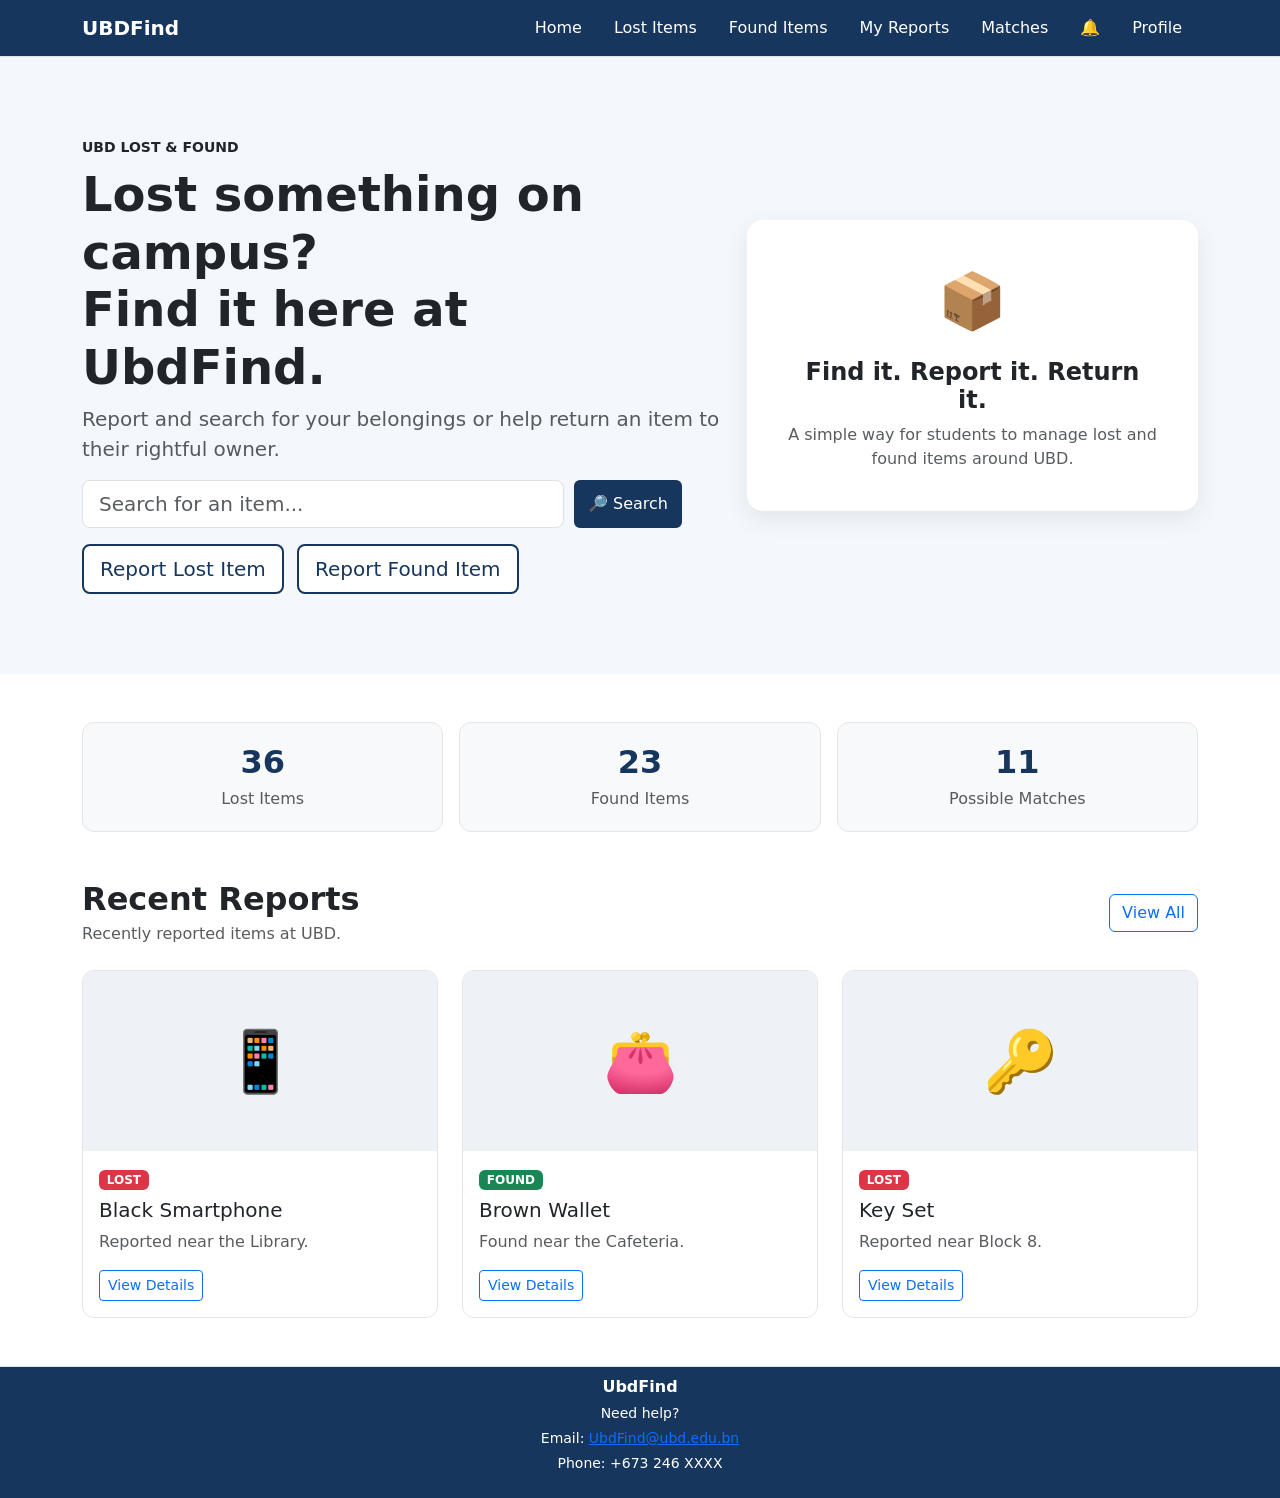
==== index.html @ 8e6c755a "Update index.html Update page direction of found items and lost items" ====
<!DOCTYPE html>
<!-- Tells the browser that this is an HTML5 document -->

<html lang="en">
<!-- The entire webpage starts here -->

<head>
    <!-- The head contains information about the webpage -->

    <meta charset="UTF-8">
    <!-- Allows normal English characters and symbols to display correctly -->

    <meta name="viewport" content="width=device-width, initial-scale=1.0">
    <!-- Makes the website responsive on phones, tablets and laptops -->

    <title>UbdFind - Lost & Found</title>
    <!-- Text shown in the browser tab -->

    <!-- Bootstrap CSS
         Bootstrap gives us ready-made buttons, cards, navbar, forms, etc. -->
    <link
        href="https://cdn.jsdelivr.net/npm/bootstrap@5.3.3/dist/css/bootstrap.min.css"
        rel="stylesheet"
    >

    <!-- Our own CSS file -->
    <link rel="stylesheet" href="css/style.css">

</head>

<body>
    <!-- Everything visible on the webpage goes inside the body -->


    <!-- ==================== NAVIGATION BAR ==================== -->

    <nav class="navbar navbar-expand-lg border-bottom">
        <!-- Bootstrap navigation bar -->

        <div class="container">
            <!-- Keeps the content from becoming too wide -->

            <a class="navbar-brand fw-bold" href="index.html">
                UBDFind
            </a>
            <!-- Website name/logo -->

            <button
                class="navbar-toggler"
                type="button"
                data-bs-toggle="collapse"
                data-bs-target="#mainNavbar"
            >
                <!-- Button appears on smaller screens -->

                <span class="navbar-toggler-icon"></span>
                <!-- Bootstrap menu icon -->

            </button>

            <div class="collapse navbar-collapse" id="mainNavbar">
                <!-- Contains the navigation links -->

                <ul class="navbar-nav ms-auto">
                    <!-- ms-auto pushes the links to the right -->

                    <li class="nav-item">
                        <a class="nav-link active" href="index.html">
                            Home
                        </a>
                    </li>

                    <li class="nav-item">
                        <a class="nav-link" href="lost-items.php">
                            Lost Items
                        </a>
                    </li>

                    <li class="nav-item">
                        <a class="nav-link" href="found-items.php">
                            Found Items
                        </a>
                    </li>

                    <li class="nav-item">
                        <a class="nav-link" href="my-reports.html">
                            My Reports
                        </a>
                    </li>

                    <li class="nav-item">
                        <a class="nav-link" href="matches.html">
                            Matches
                        </a>
                    </li>

                    <li class="nav-item">
                        <a class="nav-link" href="notifications.html">
                            🔔
        
                        </a>
                    </li>

                    <li class="nav-item">
                        <a class="nav-link" href="profile.html">
                            Profile
                        </a>
                    </li>

                </ul>

            </div>
        </div>
    </nav>


    <!-- ==================== HERO SECTION ==================== -->

    <section class="hero-section">
        <!-- Main introduction area -->

        <div class="container">
            <!-- Bootstrap container keeps the content centered -->

            <div class="row align-items-center">
                <!-- Bootstrap row creates two columns -->

                <div class="col-lg-7">
                    <!-- Left side of the hero section -->

                    <p class="text-uppercase small fw-bold mb-2">
                        UBD Lost & Found
                    </p>

                    <h1 class="display-5 fw-bold">
                        Lost something on campus?
                        <br>
                        Find it here at UbdFind.
                    </h1>
                    

                    <p class="lead text-muted">
                        Report and search for your belongings or help return an item to their rightful owner.
                    </p>
                    
                    <div class="search-box mb-3">
                        <input type="text" class="form-control form-control-lg"
                            placeholder="Search for an item...">
                        <button class="btn search-button">
                            🔎 Search
                        </button>
                    </div>

                    <!-- Main action buttons -->

                    <a href="report_lost_item.php" class="btn btn-lg action-button me-2">
                       Report Lost Item
                    </a>

                    <a href="report-found.html" class="btn btn-lg action-button">
                        Report Found Item
                    </a>

                </div>


                <div class="col-lg-5 mt-4 mt-lg-0">
                    <!-- Right side of the hero section -->

                    <div class="hero-card">
                        <!-- Simple visual card -->

                        <div class="hero-icon">
                            📦
                        </div>

                        <h4 class="fw-bold">
                            Find it. Report it. Return it.
                        </h4>

                        <p class="text-muted mb-0">
                            A simple way for students to manage
                            lost and found items around UBD.
                        </p>

                    </div>

                </div>

            </div>

        </div>

    </section>


    <!-- ==================== STATISTICS ==================== -->

    <section class="py-5">
        <!-- py-5 adds vertical spacing -->

        <div class="container">

            <div class="row g-3">

                <!-- Lost items statistic -->

                <div class="col-md-4">
                    <div class="stat-card">

                        <h2>36</h2>

                        <p class="mb-0 text-muted">
                            Lost Items
                        </p>

                    </div>
                </div>


                <!-- Found items statistic -->

                <div class="col-md-4">
                    <div class="stat-card">

                        <h2>23</h2>

                        <p class="mb-0 text-muted">
                            Found Items
                        </p>

                    </div>
                </div>


                <!-- Matches statistic -->

                <div class="col-md-4">
                    <div class="stat-card">

                        <h2>11</h2>

                        <p class="mb-0 text-muted">
                            Possible Matches
                        </p>

                    </div>
                </div>

            </div>

        </div>

    </section>


    <!-- ==================== RECENT REPORTS ==================== -->

    <section class="pb-5">

        <div class="container">

            <div class="d-flex justify-content-between align-items-center mb-4">
                <!-- Places the title and button on opposite sides -->

                <div>

                    <h2 class="fw-bold mb-1">
                        Recent Reports
                    </h2>

                    <p class="text-muted mb-0">
                        Recently reported items at UBD.
                    </p>

                </div>

                <a href="lost-items.html" class="btn btn-outline-primary">
                    View All
                </a>

            </div>


            <div class="row g-4">

                <!-- ITEM 1 -->

                <div class="col-md-4">

                    <div class="card item-card h-100">

                        <!-- Placeholder image -->
                        <div class="item-image">
                            📱
                        </div>

                        <div class="card-body">

                            <span class="badge text-bg-danger mb-2">
                                LOST
                            </span>

                            <h5 class="card-title">
                                Black Smartphone
                            </h5>

                            <p class="card-text text-muted">
                                Reported near the Library.
                            </p>

                            <a href="lost-items.html" class="btn btn-sm btn-outline-primary">
                                View Details
                            </a>

                        </div>

                    </div>

                </div>


                <!-- ITEM 2 -->

                <div class="col-md-4">

                    <div class="card item-card h-100">

                        <div class="item-image">
                            👛
                        </div>

                        <div class="card-body">

                            <span class="badge text-bg-success mb-2">
                                FOUND
                            </span>

                            <h5 class="card-title">
                                Brown Wallet
                            </h5>

                            <p class="card-text text-muted">
                                Found near the Cafeteria.
                            </p>

                            <a href="found-items.html" class="btn btn-sm btn-outline-primary">
                                View Details
                            </a>

                        </div>

                    </div>

                </div>


                <!-- ITEM 3 -->

                <div class="col-md-4">

                    <div class="card item-card h-100">

                        <div class="item-image">
                            🔑
                        </div>

                        <div class="card-body">

                            <span class="badge text-bg-danger mb-2">
                                LOST
                            </span>

                            <h5 class="card-title">
                                Key Set
                            </h5>

                            <p class="card-text text-muted">
                                Reported near Block 8.
                            </p>

                            <a href="lost-items.html" class="btn btn-sm btn-outline-primary">
                                View Details
                            </a>

                        </div>

                    </div>

                </div>

            </div>

        </div>

    </section>


    <!-- ==================== FOOTER ==================== -->

    <footer class="border-top py-2">

        <div class="container text-center">

            <p class="mb-1 fw-semibold">
                UbdFind
            </p>

            <!-- Contact information -->
            <p class="small mb-1">
                Need help?
            </p>

            <p class="small mb-1">
                Email:
                <a href="mailto:UbdFind@ubd.edu.bn">
                    UbdFind@ubd.edu.bn
                </a>
            </p>

            <p class="small mb-3">
                Phone: +673 246 XXXX
            </p>

        </div>

    </footer>


    <!-- Bootstrap JavaScript -->
    <!-- This allows the mobile navigation menu to open -->

    <script
        src="https://cdn.jsdelivr.net/npm/bootstrap@5.3.3/dist/js/bootstrap.bundle.min.js">
    </script>

</body>

</html>
---- css/style.css ----
css
/* ================================
   GENERAL PAGE STYLING
   ================================ */

/* Change the default page font */
body {
    font-family: Arial, sans-serif;
    background-color: #ffffff;
    color: #212529;
}


/* ================================
   NAVIGATION BAR
   ================================ */

/* Change the colour of the website name */
.navbar {
    background-color: #17365d !important;
}

.navbar-brand,
.navbar .nav-link {
    color: white !important;
}

/*Make it more spacious*/
.navbar .nav-link {
    margin-left: 8px;
    margin-right: 8px;
}

.navbar .nav-link:hover {
    color: #dbe7f5 !important;
}

.navbar .nav-link:hover {
    color: #dbe7f5 !important;
}


/* ================================
   HERO SECTION
   ================================ */

/* Main introduction area */
.hero-section {
    background-color: #f4f7fb;
    padding: 80px 0;
}


/* Small visual card on the right */
.hero-card {
    background-color: white;
    padding: 40px;
    border-radius: 16px;
    text-align: center;
    box-shadow: 0 8px 25px rgba(0, 0, 0, 0.08);
}


/* Large search icon */
.hero-icon {
    font-size: 55px;
    margin-bottom: 15px;
}


/* ================================
   STATISTICS
   ================================ */

/* Small dashboard-style cards */
.stat-card {
    background-color: #f8f9fa;
    padding: 20px;
    border-radius: 12px;
    text-align: center;
    border: 1px solid #e5e5e5;
}

.stat-card h2 {
    color: #17365d;
    font-weight: bold;
    margin-bottom: 5px;
}


/* ================================
   ITEM CARDS
   ================================ */

/* Makes item cards look slightly raised */
.item-card {
    border: 1px solid #e5e5e5;
    border-radius: 12px;
    overflow: hidden;
    transition: 0.2s;
}


/* Simple placeholder for item images */
.item-image {
    height: 180px;
    background-color: #eef2f7;
    display: flex;
    align-items: center;
    justify-content: center;
    font-size: 60px;
    transition: 0.2s;
}


/* Add a small effect when the mouse is over an item */
.item-card:hover {
    transform: translateY(-5px);
    box-shadow: 0 8px 20px rgba(0, 0, 0, 0.08);
}

.item-card:hover .item-image {
    background-color: #e2eaf4;
}


/* ================================
   BUTTONS
   ================================ */

/* Use our main blue colour */
.action-button {
    background-color: white;
    color: #17365d;
    border: 2px solid #17365d;
    transition: 0.2s;
}

.action-button:hover {
    background-color: #17365d;
    color: white;
    border-color: #17365d;
}

.search-box {
    display: flex;
    gap: 10px;
    max-width: 600px;
}

.search-box input {
    flex: 1;
}

.search-button {
    background-color: #17365d;
    color: white;
    border: 2px solid #17365d;
}

.search-button:hover {
    background-color: #0f2947;
    color: white;
}

/* Notification bell */
.notification-bell {
    position: relative;
    font-size: 20px;
}

.item-image {
    height: 180px;
    background-color: #eef2f7;
    display: flex;
    align-items: center;
    justify-content: center;
    font-size: 60px;
    transition: 0.2s;
}

.item-image img {
    width: 100%;
    height: 100%;
    object-fit: cover;
    display: block;
}


/* ================================
   FOOTER
   ================================ */

/* Footer background */
footer {
    background-color: #17365d;
    color: white;
}







/* ==================== LOGIN PAGE ==================== */

/* Login section */
.login-section {
    background-color: #f4f7fb;
    min-height: 75vh;
    padding: 70px 0;
}

/* Login card */
.login-card {
    background-color: white;
    padding: 40px;
    border-radius: 16px;
    box-shadow: 0 8px 25px rgba(0, 0, 0, 0.08);
}


/* Make login and registration textboxes consistent */
.login-card .form-control {
    display: block;
    width: 100%;
    box-sizing: border-box;
}


/* Lock icon */
/*.login-icon {
    font-size: 45px;
    margin-bottom: 15px;
}

/* Register link */
.register-link {
    color: #17365d;
    font-weight: bold;
    text-decoration: none;
}

/* Register link hover */
.register-link:hover {
    text-decoration: underline;
}
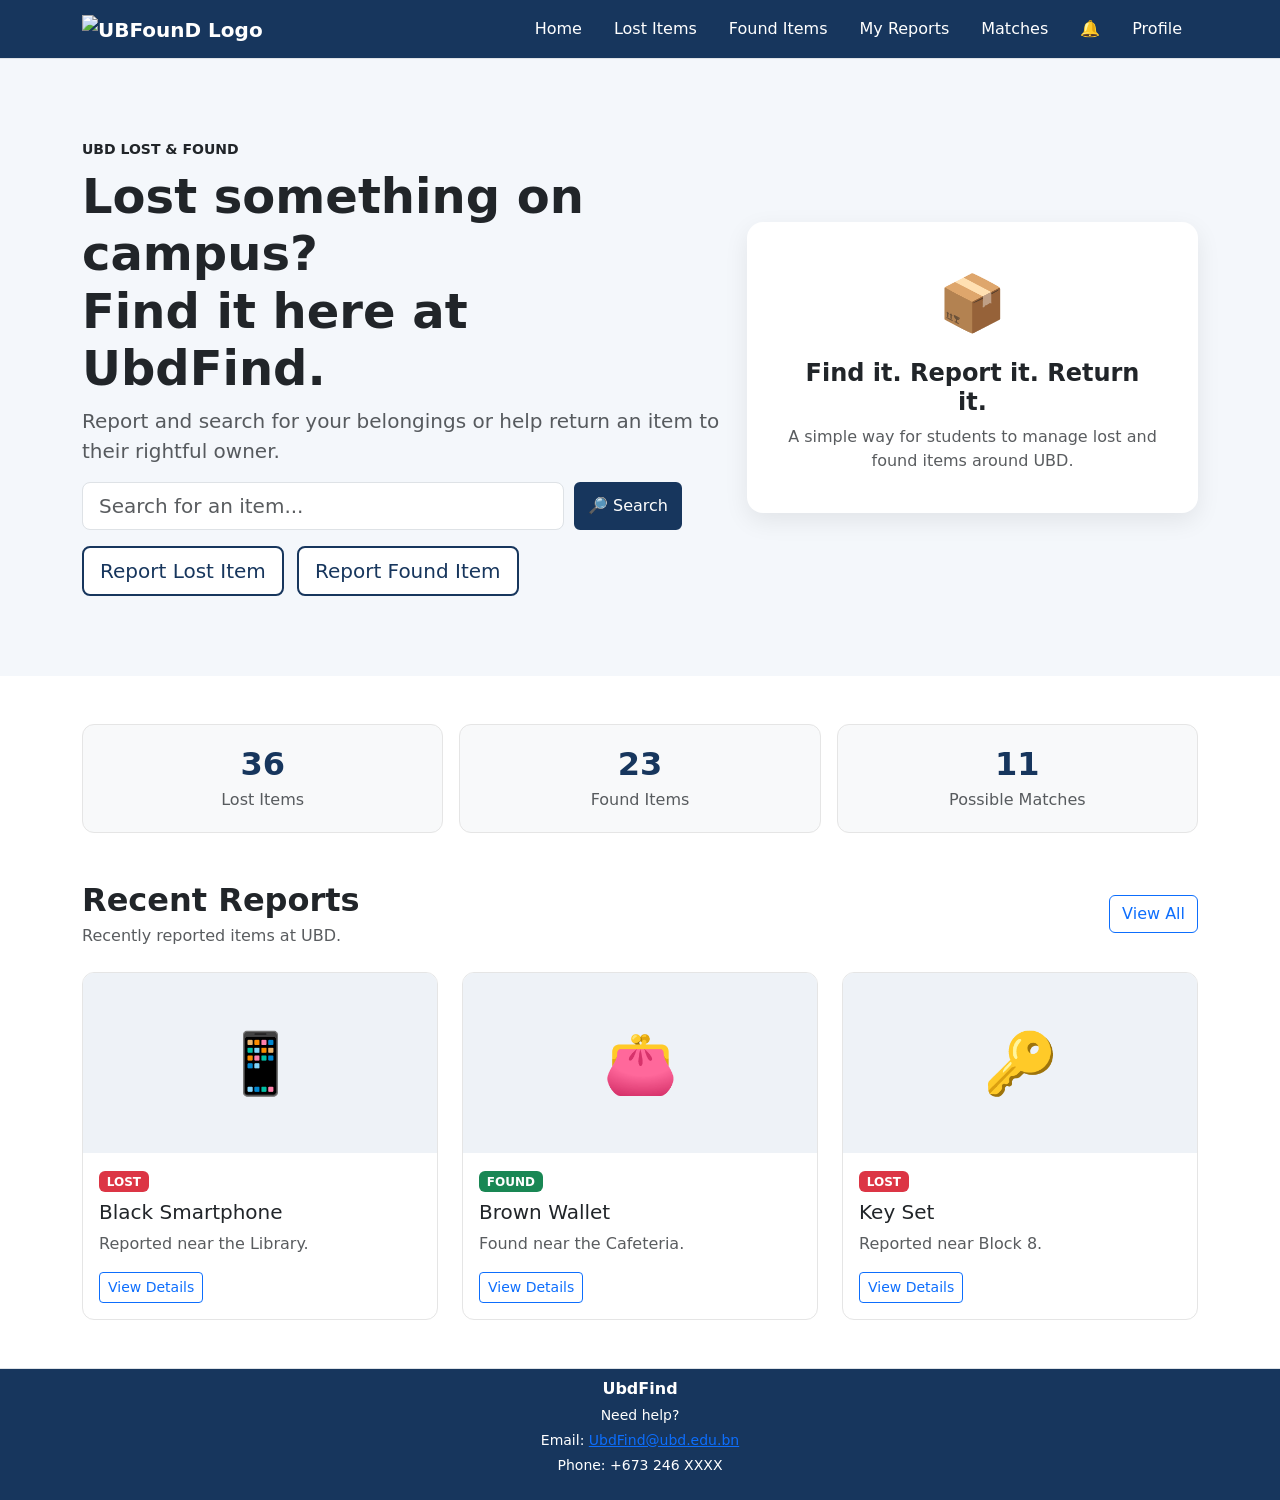
==== commit eafd15c5: "Add logo to index.html Remove UBDFind to UBFounD logo" ====
--- a/index.html
+++ b/index.html
@@ -42,7 +42,9 @@
             <!-- Keeps the content from becoming too wide -->
 
             <a class="navbar-brand fw-bold" href="index.html">
-                UBDFind
+                <img src="UBFounD\UBfounD\assets\images\ubfound-logo-version3a.png" alt="UBFounD Logo" class="navbar-logo">
+                
+                <!-- Logo image -->
             </a>
             <!-- Website name/logo -->
 
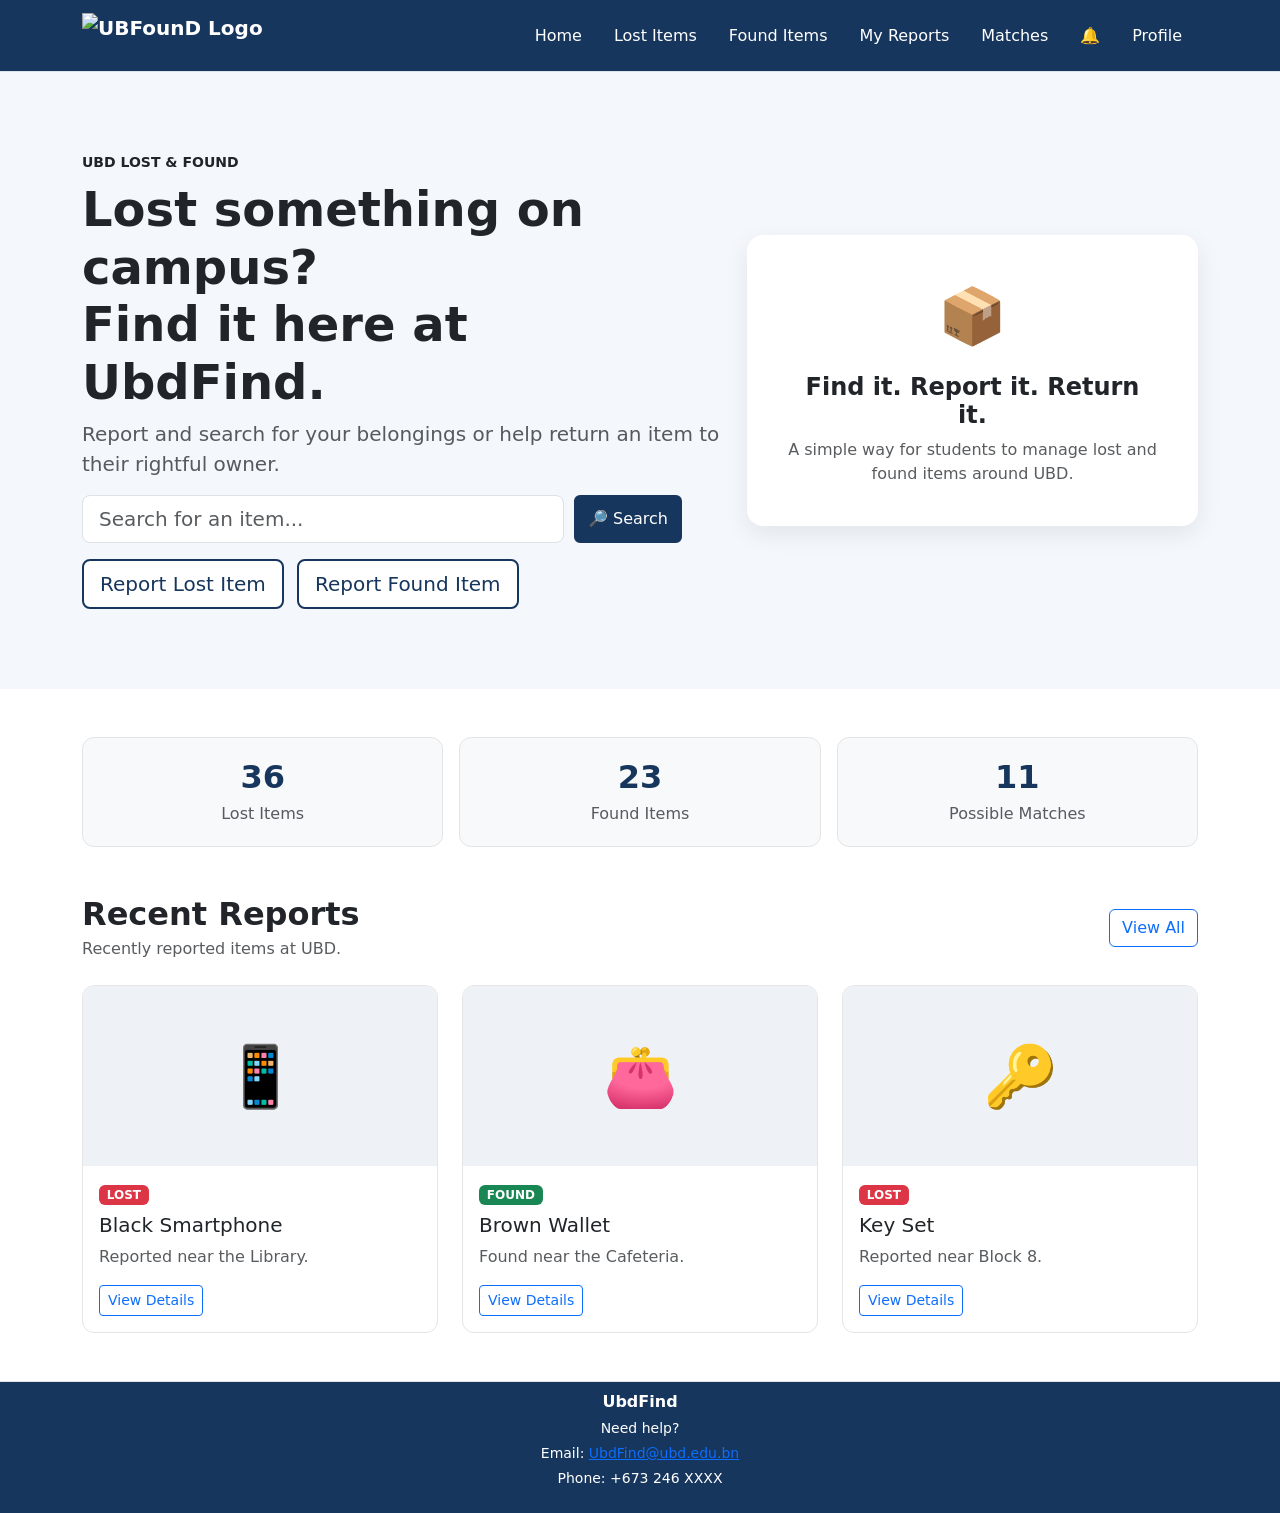
==== commit 5adbad7a: "Testing for both pages" ====
--- a/index.html
+++ b/index.html
@@ -42,7 +42,7 @@
             <!-- Keeps the content from becoming too wide -->
 
             <a class="navbar-brand fw-bold" href="index.html">
-                <img src="UBFounD\UBfounD\assets\images\ubfound-logo-version3a.png" alt="UBFounD Logo" class="navbar-logo">
+                <img src="UBFounD\assets\images\ubfound-logo-version3a.png" alt="UBFounD Logo" class="navbar-logo">
                 
                 <!-- Logo image -->
             </a>
--- a/css/style.css
+++ b/css/style.css
@@ -245,4 +245,12 @@
 /* Register link hover */
 .register-link:hover {
     text-decoration: underline;
+}
+
+/* Navigation logo */
+.navbar-logo {
+    height: 45px;
+    width: auto;
+    object-fit: contain;
+    display: block;
 }
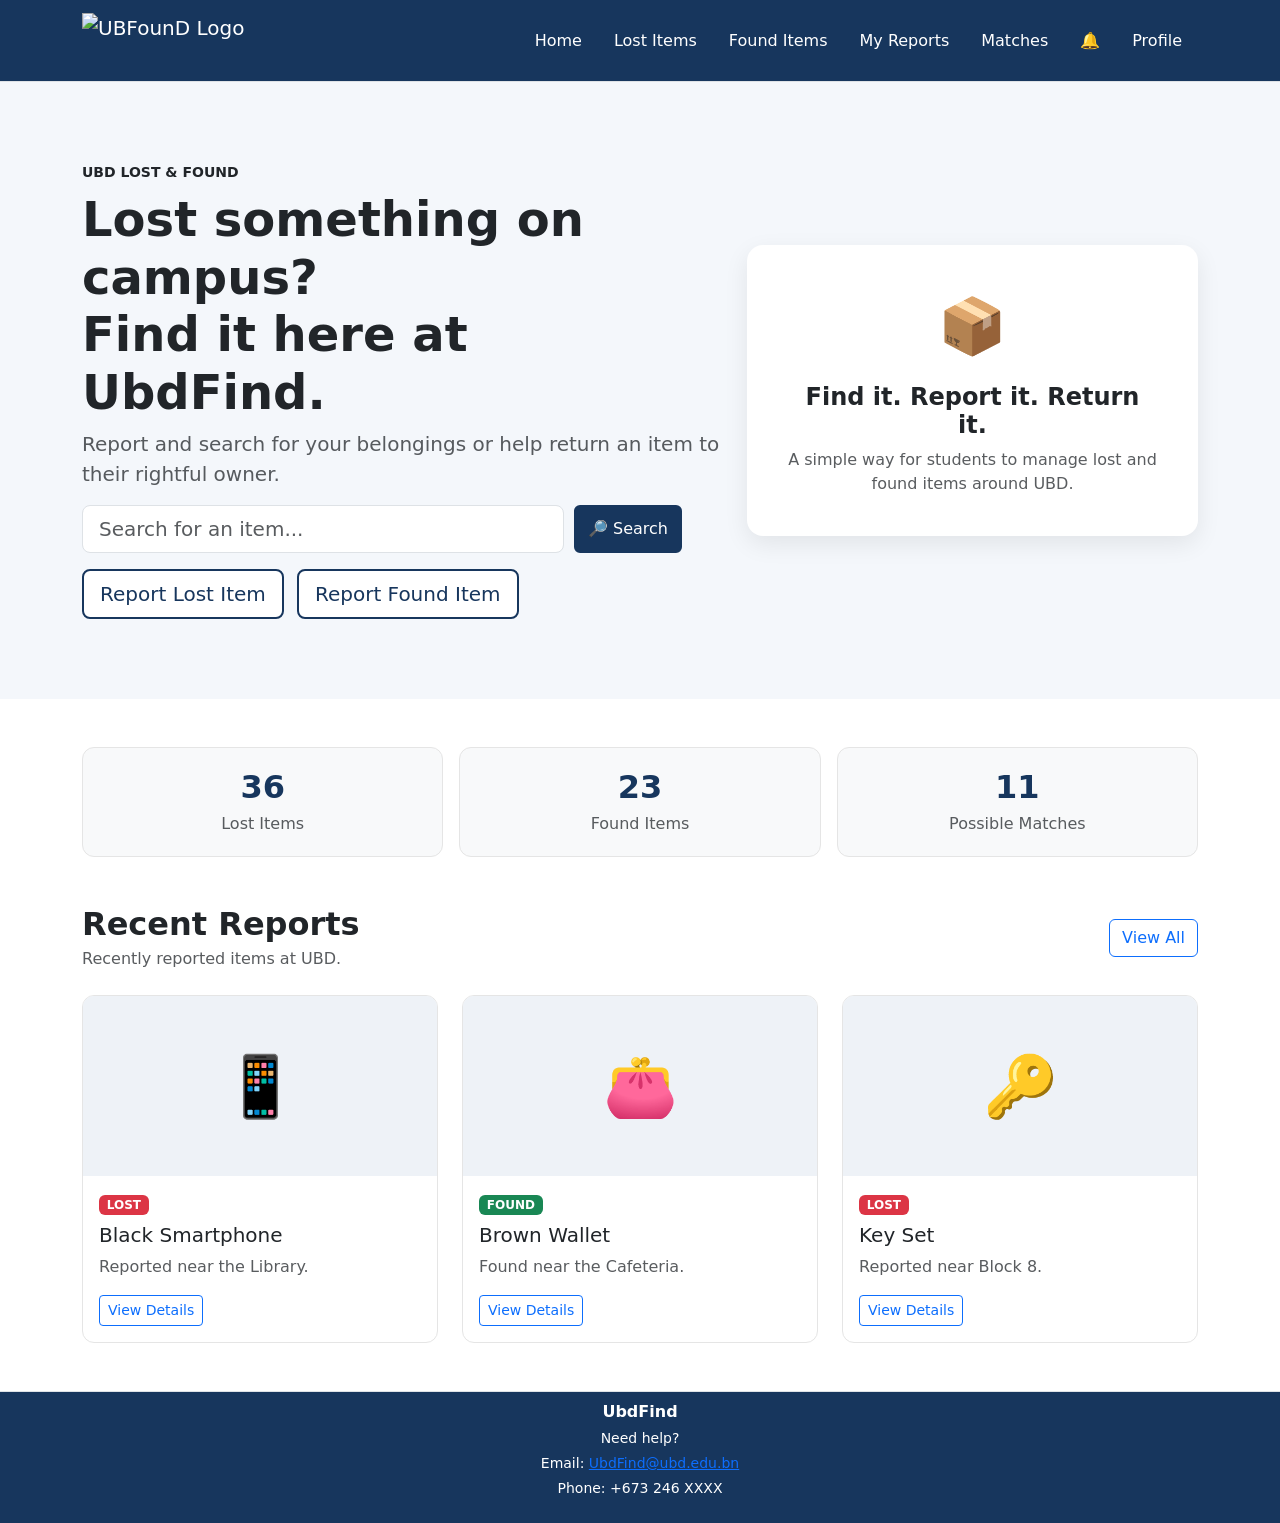
==== commit eea18c66: "Update Style.css and index.html Update style.css and index.html" ====
--- a/index.html
+++ b/index.html
@@ -41,7 +41,7 @@
         <div class="container">
             <!-- Keeps the content from becoming too wide -->
 
-            <a class="navbar-brand fw-bold" href="index.html">
+            <a class="navbar-brand" href="index.html">
                 <img src="UBFounD\assets\images\ubfound-logo-version3a.png" alt="UBFounD Logo" class="navbar-logo">
                 
                 <!-- Logo image -->
--- a/css/style.css
+++ b/css/style.css
@@ -249,8 +249,8 @@
 
 /* Navigation logo */
 .navbar-logo {
-    height: 45px;
-    width: auto;
+    height: 55px;
+    width: 180px;
     object-fit: contain;
     display: block;
 }
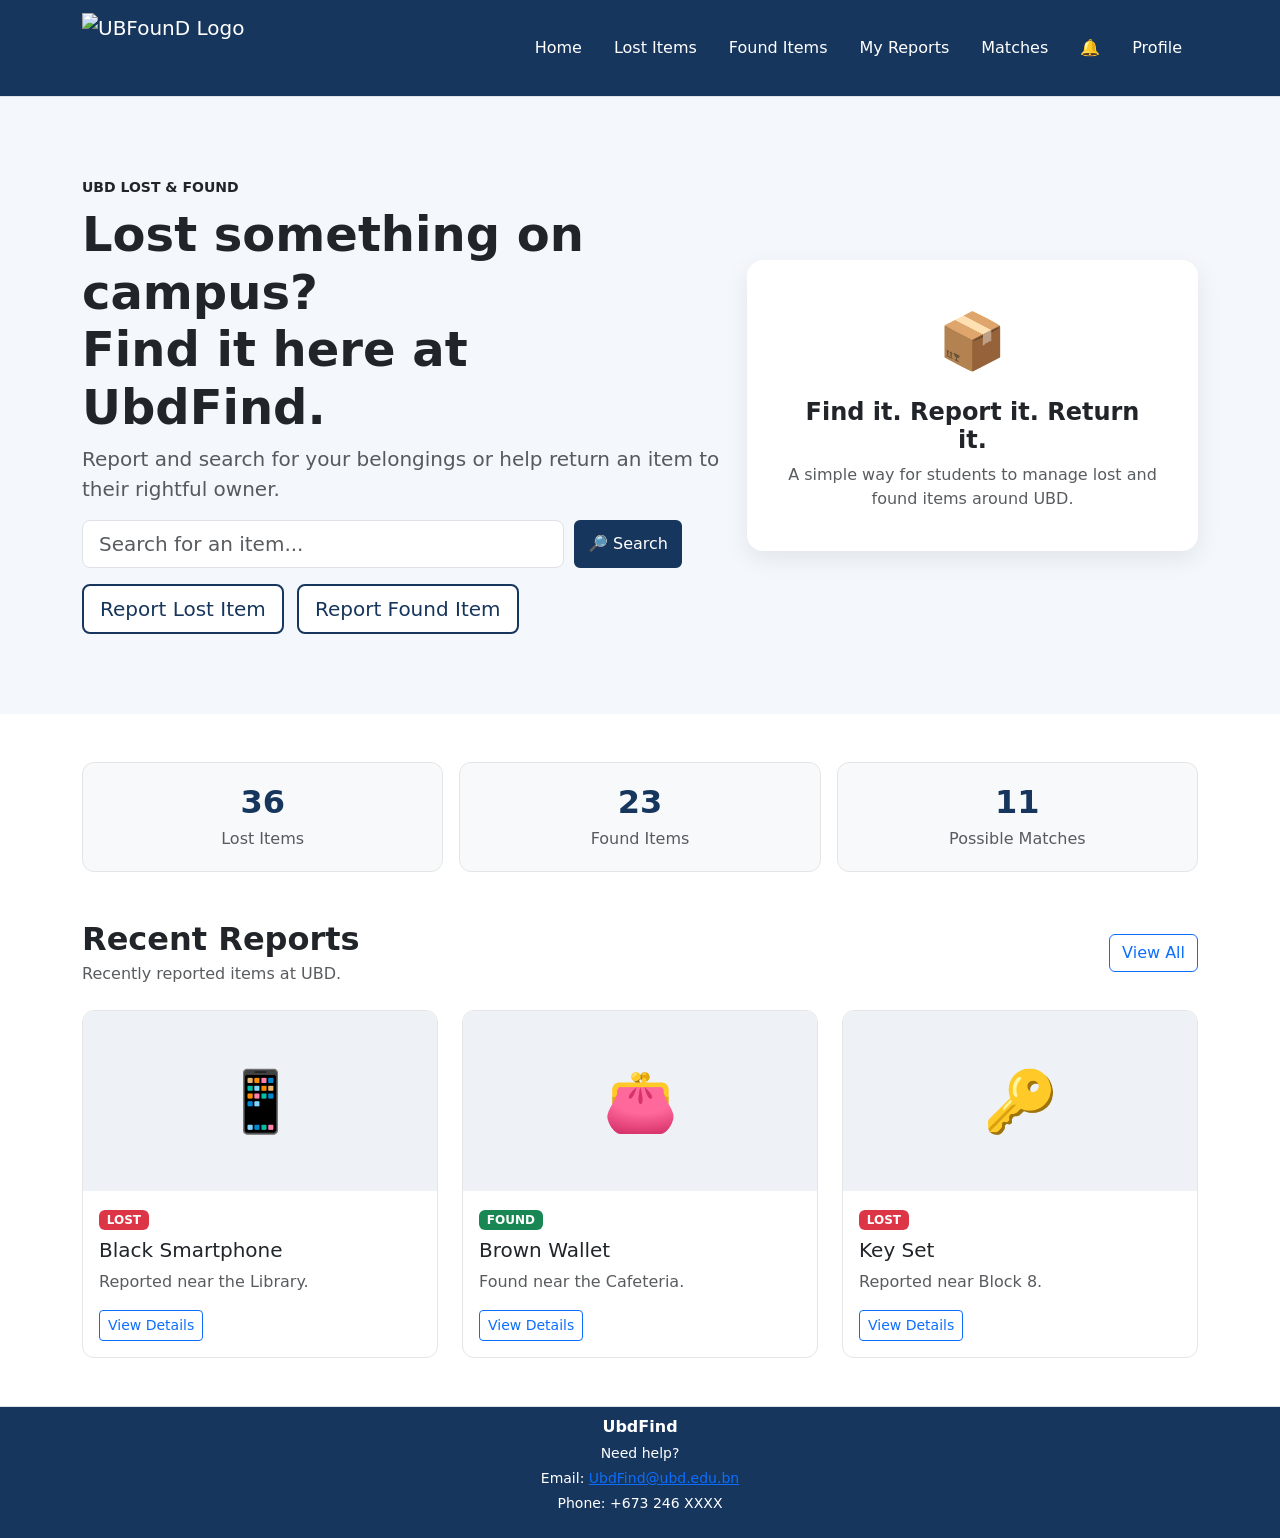
==== commit e8dcc905: "Update index.html and style.css file Update the index file and style.css file" ====
--- a/index.html
+++ b/index.html
@@ -42,7 +42,9 @@
             <!-- Keeps the content from becoming too wide -->
 
             <a class="navbar-brand" href="index.html">
-                <img src="UBFounD\assets\images\ubfound-logo-version3a.png" alt="UBFounD Logo" class="navbar-logo">
+                <img src="UBFounD\assets\images\ubfound-logo-version3a.png" 
+                alt="UBFounD Logo" 
+                class="navbar-logo">
                 
                 <!-- Logo image -->
             </a>
--- a/css/style.css
+++ b/css/style.css
@@ -249,8 +249,9 @@
 
 /* Navigation logo */
 .navbar-logo {
-    height: 55px;
-    width: 180px;
+    height: 100px;
+    width: auto;
+    max-height: 70px;
     object-fit: contain;
     display: block;
 }
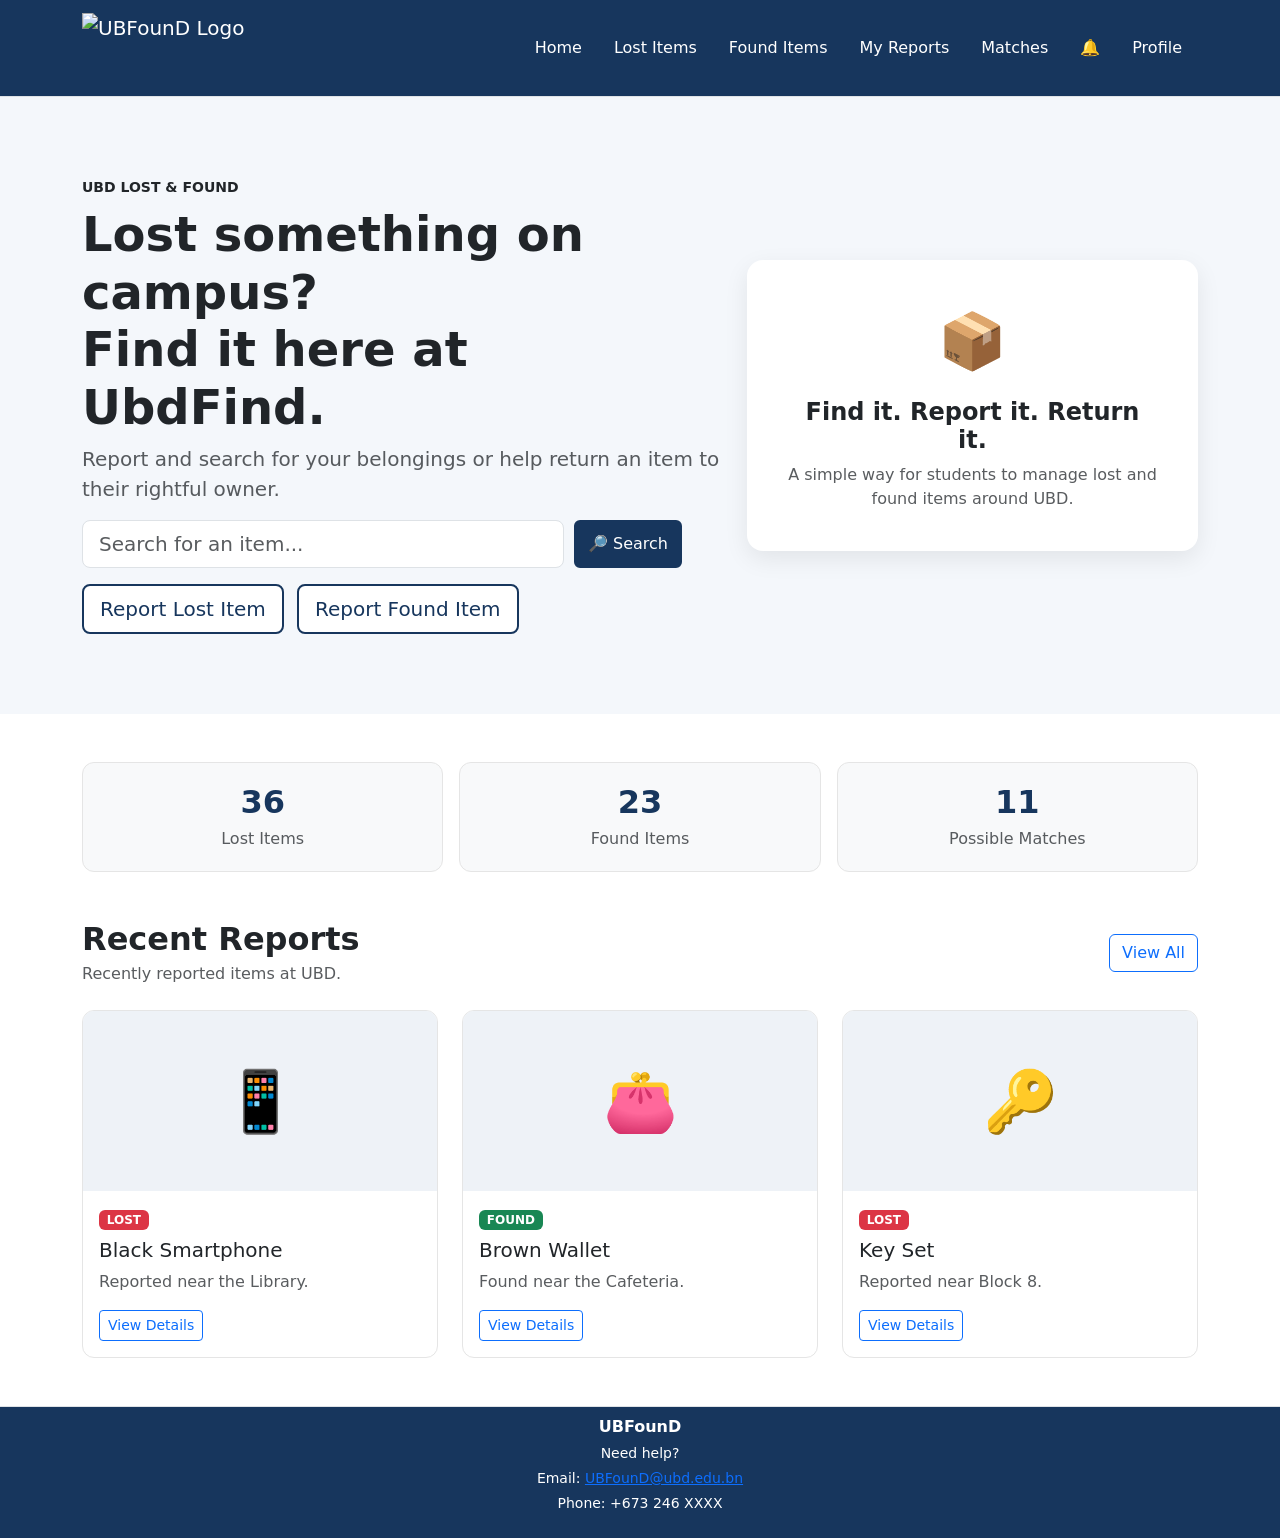
==== commit 031e4454: "Add report_found_item.html and php Add both files into github" ====
--- a/index.html
+++ b/index.html
@@ -280,7 +280,7 @@
 
                 </div>
 
-                <a href="lost-items.html" class="btn btn-outline-primary">
+                <a href="lost-items.php" class="btn btn-outline-primary">
                     View All
                 </a>
 
@@ -314,7 +314,7 @@
                                 Reported near the Library.
                             </p>
 
-                            <a href="lost-items.html" class="btn btn-sm btn-outline-primary">
+                            <a href="lost-items.php" class="btn btn-sm btn-outline-primary">
                                 View Details
                             </a>
 
@@ -349,7 +349,7 @@
                                 Found near the Cafeteria.
                             </p>
 
-                            <a href="found-items.html" class="btn btn-sm btn-outline-primary">
+                            <a href="item-details.php" class="btn btn-sm btn-outline-primary">
                                 View Details
                             </a>
 
@@ -384,8 +384,9 @@
                                 Reported near Block 8.
                             </p>
 
-                            <a href="lost-items.html" class="btn btn-sm btn-outline-primary">
+                            <a href="item-details.php" class="btn btn-sm btn-outline-primary">
                                 View Details
+
                             </a>
 
                         </div>
@@ -408,7 +409,7 @@
         <div class="container text-center">
 
             <p class="mb-1 fw-semibold">
-                UbdFind
+                UBFounD
             </p>
 
             <!-- Contact information -->
@@ -418,8 +419,8 @@
 
             <p class="small mb-1">
                 Email:
-                <a href="mailto:UbdFind@ubd.edu.bn">
-                    UbdFind@ubd.edu.bn
+                <a href="mailto:UBFounD@ubd.edu.bn">
+                    UBFounD@ubd.edu.bn
                 </a>
             </p>
 
--- a/css/style.css
+++ b/css/style.css
@@ -249,7 +249,7 @@
 
 /* Navigation logo */
 .navbar-logo {
-    height: 100px;
+    height: 100px; 
     width: auto;
     max-height: 70px;
     object-fit: contain;
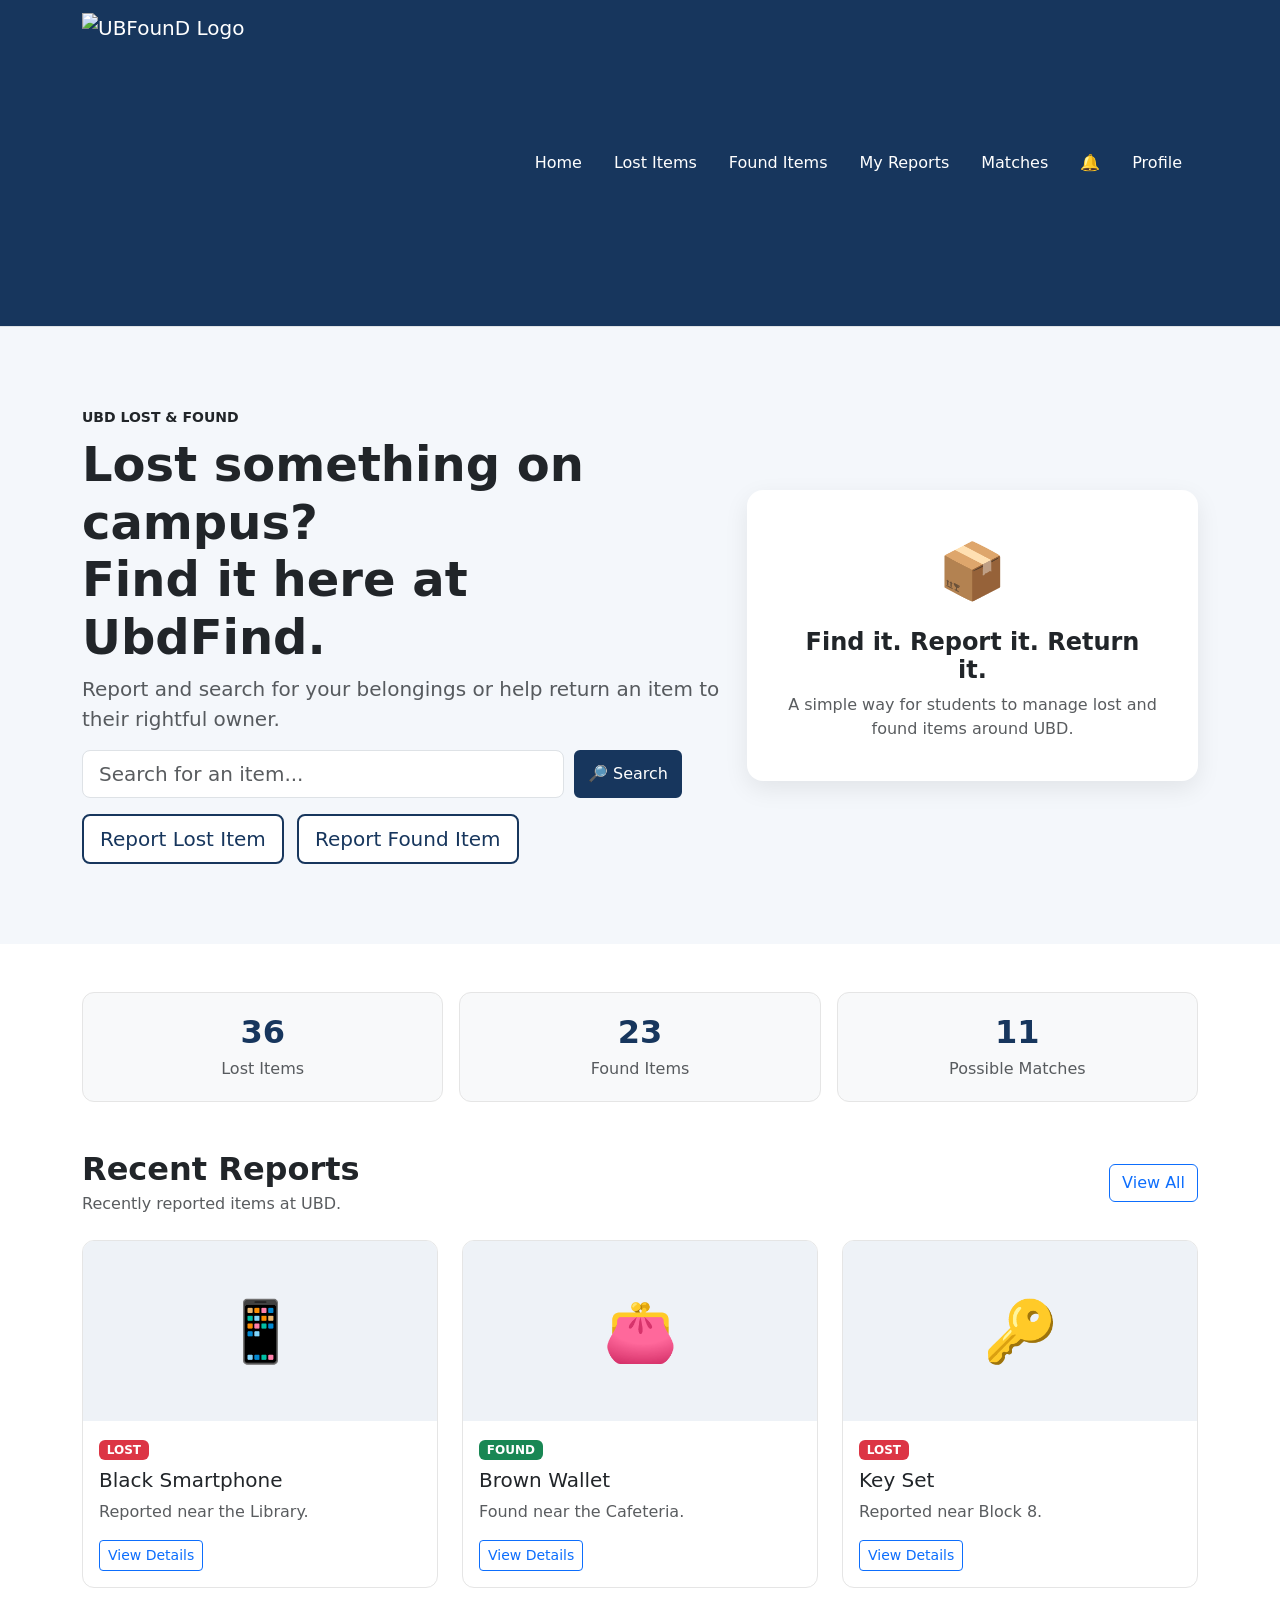
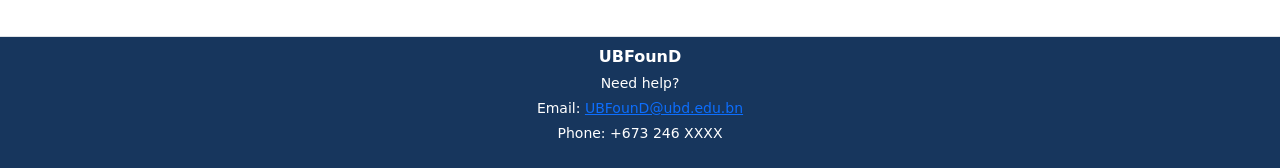
==== commit 74c652e9: "edit files Edit files" ====
--- a/index.html
+++ b/index.html
@@ -42,7 +42,7 @@
             <!-- Keeps the content from becoming too wide -->
 
             <a class="navbar-brand" href="index.html">
-                <img src="UBFounD\assets\images\ubfound-logo-version3a.png" 
+                <img src="UBfounD\assets\images\ubfound-logo-version3a.png" 
                 alt="UBFounD Logo" 
                 class="navbar-logo">
                 
@@ -162,7 +162,7 @@
                        Report Lost Item
                     </a>
 
-                    <a href="report-found.html" class="btn btn-lg action-button">
+                    <a href="report_found_item.php" class="btn btn-lg action-button">
                         Report Found Item
                     </a>
 
--- a/css/style.css
+++ b/css/style.css
@@ -249,9 +249,25 @@
 
 /* Navigation logo */
 .navbar-logo {
-    height: 100px; 
+    height: 300px; 
     width: auto;
-    max-height: 70px;
+    /* max-height: 70px; */
     object-fit: contain;
     display: block;
-}+}
+
+@media (max-width: 768px) {
+        .navbar-logo {
+        height: 100px; 
+        width: auto;
+        max-height: 70px;
+        object-fit: contain;
+        display: block;
+    }
+
+
+
+}
+
+/*Create a separate file for mobile version*/
+/*Make sure the logo is visbile*/
